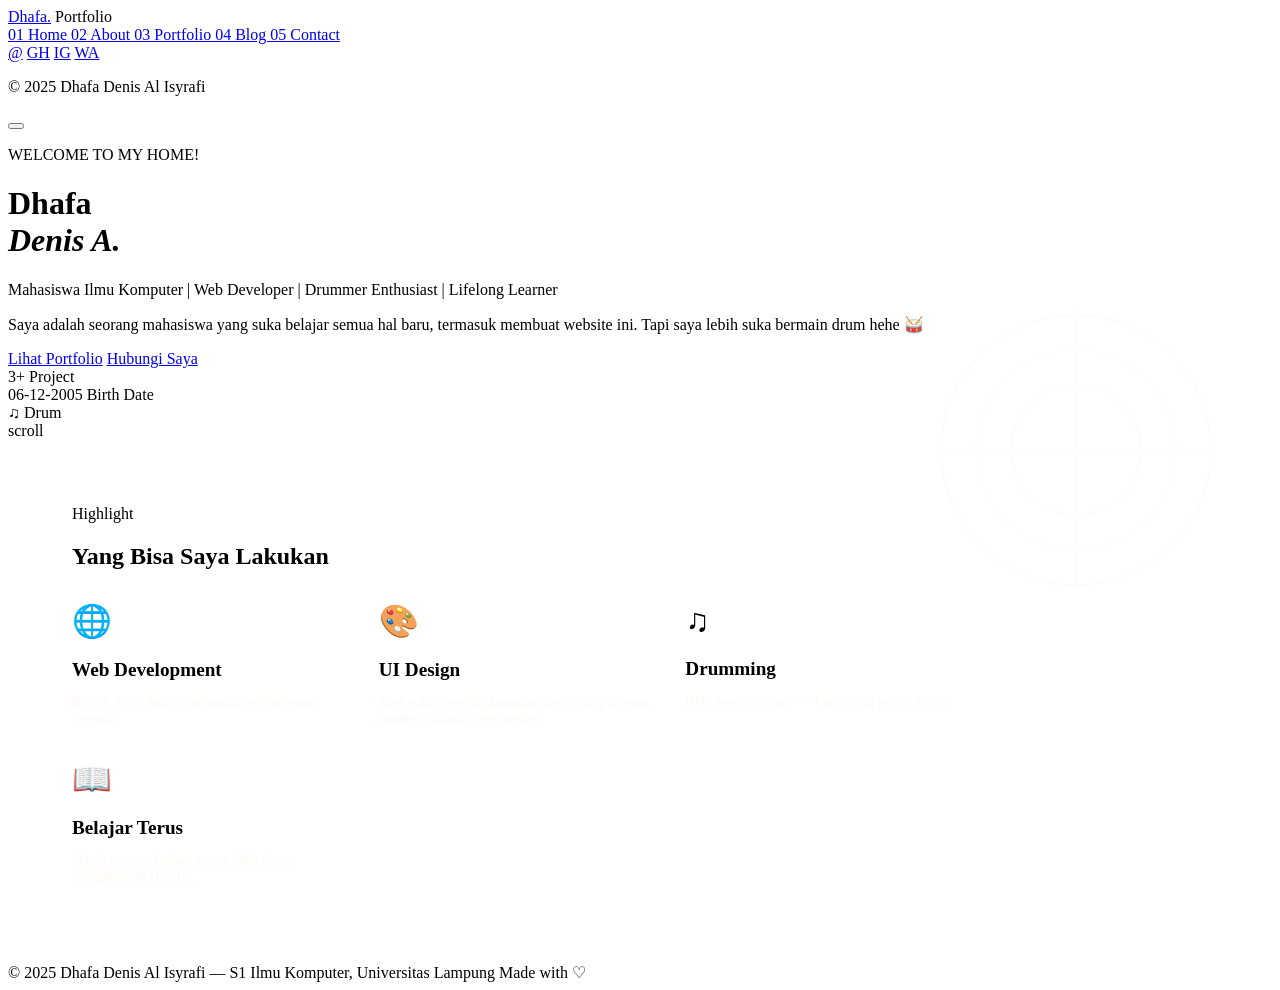
==== index.html @ 59f8dd5e "Add files via upload" ====
<!DOCTYPE html>
<html lang="id">
<head>
  <meta charset="UTF-8"/>
  <meta name="viewport" content="width=device-width, initial-scale=1.0"/>
  <title>Dhafa Denis | Home</title>

  <link rel="stylesheet" href="css/style.css"/>
  <link rel="preconnect" href="https://fonts.googleapis.com"/>
  <link rel="preconnect" href="https://fonts.gstatic.com" crossorigin/>
  <link href="https://fonts.googleapis.com/css2?family=Cormorant+Garamond:ital,wght@0,400;0,600;0,700;1,400;1,600&family=DM+Sans:wght@300;400;500&display=swap" rel="stylesheet"/>
</head>
<body>

<aside class="sidebar" id="sidebar">
  <a href="index.html" class="sidebar-logo">Dhafa.</a>
  <span class="sidebar-tagline">Portfolio</span>

  <nav class="sidebar-nav">
    <a href="index.html" class="active">
      <span class="nav-num">01</span> Home
    </a>
    <a href="about.html">
      <span class="nav-num">02</span> About
    </a>
    <a href="portfolio.html">
      <span class="nav-num">03</span> Portfolio
    </a>
    <a href="blog.html">
      <span class="nav-num">04</span> Blog
    </a>
    <a href="contact.html">
      <span class="nav-num">05</span> Contact
    </a>
  </nav>

  <div class="sidebar-divider"></div>

  <div class="sidebar-socials">
    <a href="mailto:Ahirafy1977@gmail.com" class="social-icon" title="Email">@</a>
    <a href="https://github.com/dhafaden" target="_blank" class="social-icon" title="GitHub">GH</a>
    <a href="https://instagram.com/dhafadns" target="_blank" class="social-icon" title="Instagram">IG</a>
    <a href="https://wa.me/6282176998906" target="_blank" class="social-icon" title="WhatsApp">WA</a>
  </div>
  <p class="sidebar-copy">&copy; <span class="current-year">2025</span> Dhafa Denis Al Isyrafi</p>
</aside>

<div class="sidebar-overlay" id="overlay" onclick="closeSidebar()"></div>
<button class="hamburger" id="hamburger" onclick="toggleSidebar()" aria-label="Toggle Menu">
  <span></span><span></span><span></span>
</button>

<main class="main">

  <header class="hero-section">

    <div class="hero-blob hero-blob-1"></div>
    <div class="hero-blob hero-blob-2"></div>
    <div class="hero-blob hero-blob-3"></div>

    <svg style="position:absolute;right:4rem;top:50%;transform:translateY(-50%);opacity:0.06;width:280px;height:280px;pointer-events:none" viewBox="0 0 280 280" fill="none" xmlns="http://www.w3.org/2000/svg">
      <circle cx="140" cy="140" r="135" stroke="#e78fb3" stroke-width="1"/>
      <circle cx="140" cy="140" r="100" stroke="#ffc0ad" stroke-width="0.5"/>
      <circle cx="140" cy="140" r="65" stroke="#9656a1" stroke-width="0.5"/>
      <line x1="0" y1="140" x2="280" y2="140" stroke="#e78fb3" stroke-width="0.5"/>
      <line x1="140" y1="0" x2="140" y2="280" stroke="#e78fb3" stroke-width="0.5"/>
      <line x1="40" y1="40" x2="240" y2="240" stroke="#ffc0ad" stroke-width="0.3"/>
      <line x1="240" y1="40" x2="40" y2="240" stroke="#ffc0ad" stroke-width="0.3"/>
    </svg>

    <div class="hero-content">
      <p class="hero-greeting">WELCOME TO MY HOME!</p>
      <h1 class="hero-name">Dhafa<br/><em>Denis A.</em></h1>
      <div class="hero-typed-row">
        <span class="hero-dash"></span>
        <span class="typed-text">
          Mahasiswa Ilmu Komputer | Web Developer | Drummer Enthusiast | Lifelong Learner
        </span>
      </div>
      <p class="hero-desc">
        Saya adalah seorang mahasiswa yang suka belajar semua hal baru, termasuk membuat website ini.
        Tapi saya lebih suka bermain drum hehe &#129345;
      </p>
      <div class="hero-btns">
        <a href="portfolio.html" class="btn-primary">Lihat Portfolio</a>
        <a href="contact.html" class="btn-outline">Hubungi Saya</a>
      </div>
      <div class="hero-stats">
        <div class="stat-item">
          <span class="stat-num">3+</span>
          <span class="stat-label">Project</span>
        </div>
        <div class="stat-item">
          <span class="stat-num">06-12-2005</span>
          <span class="stat-label">Birth Date</span>
        </div>
        <div class="stat-item">
          <span class="stat-num">&#9835;</span>
          <span class="stat-label">Drum</span>
        </div>
      </div>
    </div>

    <div class="scroll-hint">
      <span class="scroll-hint-line"></span>
      <span>scroll</span>
    </div>
  </header>

  <section style="padding: 4rem; border-top: 1px solid rgba(255,243,236,0.06);">
    <div style="max-width: 900px;">
      <span class="section-label reveal">Highlight</span>
      <span class="deco-line reveal"></span>
      <h2 class="section-title reveal" style="margin-bottom:2rem;">Yang Bisa Saya Lakukan</h2>

      <div style="display:grid; grid-template-columns:repeat(auto-fill,minmax(220px,1fr)); gap:1.25rem;">
        <div class="card reveal">
          <div style="font-size:2rem;margin-bottom:1rem;">&#127760;</div>
          <h3 style="font-size:1.2rem;margin-bottom:0.5rem;">Web Development</h3>
          <p style="font-size:0.85rem;color:rgba(255,243,236,0.6);">HTML, CSS, JavaScript untuk website yang menarik.</p>
        </div>
        <div class="card reveal">
          <div style="font-size:2rem;margin-bottom:1rem;">&#127912;</div>
          <h3 style="font-size:1.2rem;margin-bottom:0.5rem;">UI Design</h3>
          <p style="font-size:0.85rem;color:rgba(255,243,236,0.6);">Saya suka membuat tampilan visual yang Elegant, modern, namun user-friendly.</p>
        </div>
        <div class="card reveal">
          <div style="font-size:2rem;margin-bottom:1rem;">&#9835;</div>
          <h3 style="font-size:1.2rem;margin-bottom:0.5rem;">Drumming</h3>
          <p style="font-size:0.85rem;color:rgba(255,243,236,0.6);">Hobi bermain drum — Tapi belum punya drum.</p>
        </div>
        <div class="card reveal">
          <div style="font-size:2rem;margin-bottom:1rem;">&#128214;</div>
          <h3 style="font-size:1.2rem;margin-bottom:0.5rem;">Belajar Terus</h3>
          <p style="font-size:0.85rem;color:rgba(255,243,236,0.6);">Selalu percaya bahwa proses tidak akan mengkhianati HASIL.</p>
        </div>
      </div>
    </div>
  </section>

  <footer>
    <span>&copy; <span class="current-year">2025</span> Dhafa Denis Al Isyrafi &mdash; S1 Ilmu Komputer, Universitas Lampung</span>
    <span style="color:var(--highlight);">Made with &#9825;</span>
  </footer>

</main>

<script src="js/main.js"></script>
</body>
</html>
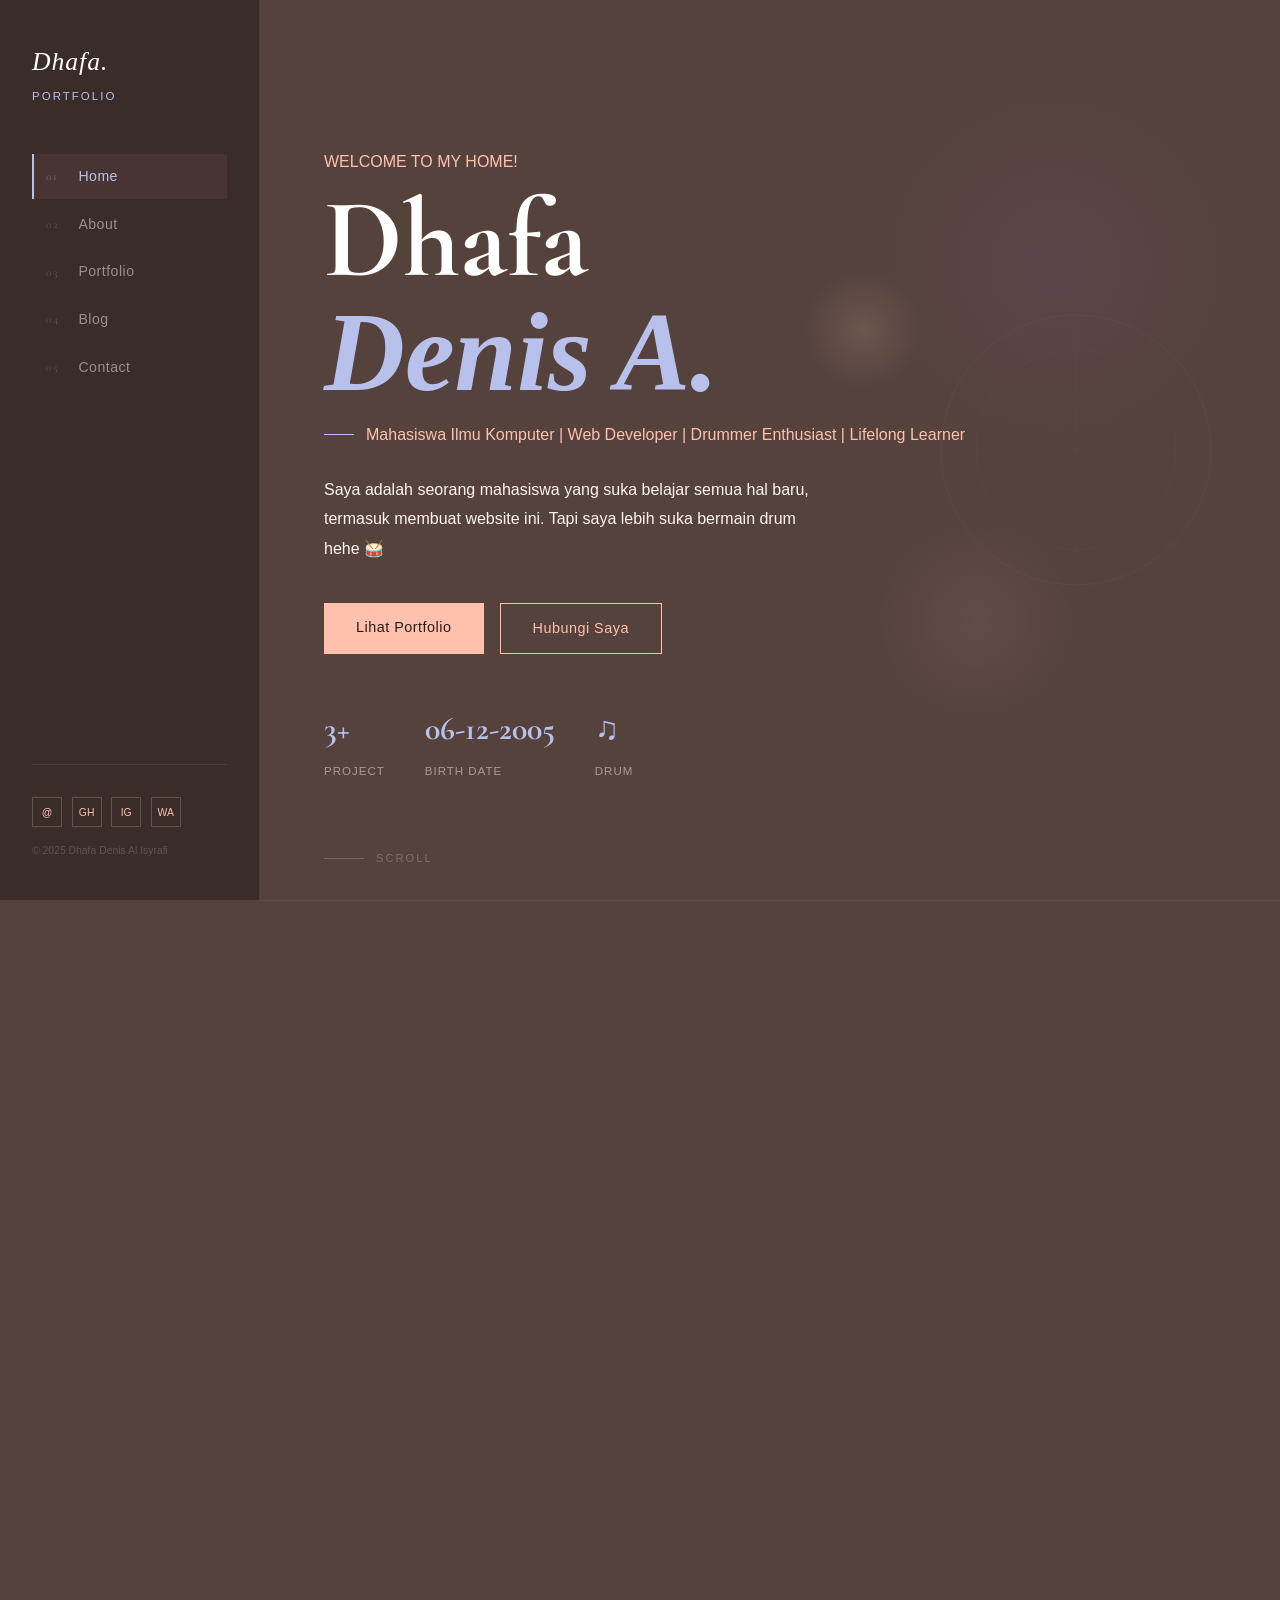
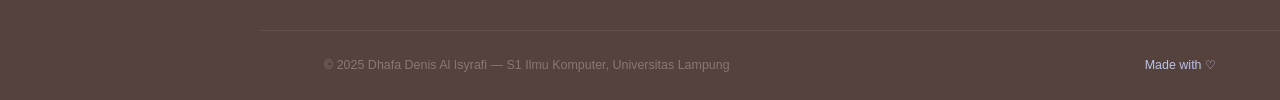
==== commit 3b843b0b: "Fix stylesheet link in index.html" ====
--- a/index.html
+++ b/index.html
@@ -5,7 +5,7 @@
   <meta name="viewport" content="width=device-width, initial-scale=1.0"/>
   <title>Dhafa Denis | Home</title>
 
-  <link rel="stylesheet" href="css/style.css"/>
+  <link rel="stylesheet" href="style.css">
   <link rel="preconnect" href="https://fonts.googleapis.com"/>
   <link rel="preconnect" href="https://fonts.gstatic.com" crossorigin/>
   <link href="https://fonts.googleapis.com/css2?family=Cormorant+Garamond:ital,wght@0,400;0,600;0,700;1,400;1,600&family=DM+Sans:wght@300;400;500&display=swap" rel="stylesheet"/>
--- a/style.css
+++ b/style.css
@@ -0,0 +1,558 @@
+:root {
+  --bg:        #55423d;
+  --bg-dark:   #3a2c28;
+  --bg-card:   rgba(39,28,25,0.6);
+  --headline:  #fffffe;
+  --para:      #fff3ec;
+  --btn:       #ffc0ad;
+  --btn-text:  #271c19;
+  --stroke:    #140d0b;
+  --highlight: #b8c1ec;
+  --secondary: #ffc0ad;
+  --tertiary:  #b8c1ec;
+  --sidebar-w: 260px;
+  --transition: all 0.3s ease;
+}
+
+*, *::before, *::after { margin: 0; padding: 0; box-sizing: border-box; }
+html { scroll-behavior: smooth; font-size: 16px; }
+
+body {
+  background-color: var(--bg);
+  color: var(--para);
+  font-family: 'DM Sans', sans-serif;
+  line-height: 1.7;
+  display: flex;
+  min-height: 100vh;
+}
+
+h1, h2, h3, h4, h5 {
+  font-family: 'Cormorant Garamond', serif;
+  color: var(--headline);
+  line-height: 1.2;
+}
+
+p { color: var(--para); font-weight: 300; }
+a { text-decoration: none; color: inherit; }
+ul { list-style: none; }
+img { max-width: 100%; display: block; }
+
+::-webkit-scrollbar { width: 5px; }
+::-webkit-scrollbar-track { background: var(--bg-dark); }
+::-webkit-scrollbar-thumb { background: var(--highlight); border-radius: 3px; }
+
+.sidebar {
+  width: var(--sidebar-w);
+  min-height: 100vh;
+  background-color: var(--bg-dark);
+  border-right: 1px solid rgba(255,192,173,0.12);
+  position: fixed;
+  top: 0; left: 0; bottom: 0;
+  display: flex;
+  flex-direction: column;
+  padding: 2.5rem 2rem;
+  z-index: 100;
+  transition: transform 0.35s ease;
+}
+
+.sidebar-logo {
+  font-family: 'Cormorant Garamond', serif;
+  font-size: 1.6rem; font-style: italic;
+  color: var(--headline); letter-spacing: 1px;
+  margin-bottom: 0.2rem; display: block;
+}
+
+.sidebar-tagline {
+  font-size: 0.72rem; letter-spacing: 2px;
+  text-transform: uppercase; color: var(--highlight);
+  margin-bottom: 3rem; display: block;
+}
+
+.sidebar-nav { display: flex; flex-direction: column; gap: 0.2rem; flex: 1; }
+
+.sidebar-nav a {
+  display: flex; align-items: center; gap: 0.9rem;
+  padding: 0.65rem 0.75rem;
+  color: rgba(255,243,236,0.5);
+  font-size: 0.88rem; font-weight: 300; letter-spacing: 0.5px;
+  border-left: 2px solid transparent;
+  transition: var(--transition);
+  position: relative;
+}
+
+.sidebar-nav a:hover {
+  color: var(--para);
+  border-left-color: rgba(232,143,179,0.4);
+  background-color: rgba(232,143,179,0.05);
+  padding-left: 1rem;
+}
+
+.sidebar-nav a.active {
+  color: var(--highlight);
+  border-left-color: var(--highlight);
+  background-color: rgba(232,143,179,0.08);
+  font-weight: 400;
+}
+
+.nav-num {
+  font-family: 'Cormorant Garamond', serif;
+  font-size: 0.72rem; opacity: 0.4; min-width: 18px;
+}
+
+.sidebar-divider {
+  width: 100%; height: 1px;
+  background-color: rgba(255,243,236,0.08);
+  margin: 1.5rem 0;
+}
+
+.sidebar-socials { display: flex; gap: 0.6rem; flex-wrap: wrap; margin-top: 0.5rem; }
+
+.social-icon {
+  width: 30px; height: 30px;
+  border: 1px solid rgba(255,192,173,0.25);
+  display: flex; align-items: center; justify-content: center;
+  color: var(--secondary); font-size: 0.65rem; font-weight: 500;
+  transition: var(--transition); text-decoration: none;
+}
+
+.social-icon:hover { border-color: var(--highlight); color: var(--highlight); background-color: rgba(232,143,179,0.1); }
+
+.sidebar-copy { font-size: 0.65rem; color: rgba(255,243,236,0.2); margin-top: 1rem; line-height: 1.6; }
+
+.hamburger {
+  display: none; position: fixed;
+  top: 1.2rem; right: 1.2rem; z-index: 200;
+  background-color: var(--bg-dark);
+  border: 1px solid rgba(255,192,173,0.2);
+  padding: 0.55rem; cursor: pointer;
+  flex-direction: column; gap: 5px;
+}
+
+.hamburger span { display: block; width: 22px; height: 1.5px; background-color: var(--para); transition: var(--transition); }
+
+.hamburger.open span:nth-child(1) { transform: translateY(6.5px) rotate(45deg); }
+.hamburger.open span:nth-child(2) { opacity: 0; }
+.hamburger.open span:nth-child(3) { transform: translateY(-6.5px) rotate(-45deg); }
+
+.sidebar-overlay { display: none; position: fixed; inset: 0; background-color: rgba(20,13,11,0.6); z-index: 99; }
+.sidebar-overlay.open { display: block; }
+
+.main { margin-left: var(--sidebar-w); flex: 1; min-height: 100vh; display: flex; flex-direction: column; }
+.page-content { padding: 6rem 4rem 4rem; flex: 1; }
+
+.section-label {
+  display: block; font-size: 0.72rem;
+  letter-spacing: 3px; text-transform: uppercase;
+  color: var(--highlight); margin-bottom: 0.5rem;
+}
+
+.deco-line { display: block; width: 50px; height: 2px; background-color: var(--highlight); margin-bottom: 1.5rem; }
+
+.section-title { font-size: clamp(2.2rem, 5vw, 4rem); font-weight: 600; margin-bottom: 1rem; }
+
+.btn-primary {
+  display: inline-block; background-color: var(--btn); color: var(--btn-text);
+  padding: 0.75rem 2rem; border: none; cursor: pointer;
+  font-family: 'DM Sans', sans-serif; font-size: 0.9rem; font-weight: 500;
+  letter-spacing: 0.5px; transition: var(--transition); text-decoration: none;
+}
+
+.btn-primary:hover {
+  background-color: var(--highlight); color: var(--headline);
+  transform: translateY(-3px);
+  box-shadow: 0 8px 25px rgba(232,143,179,0.3);
+}
+
+.btn-primary:active { transform: translateY(-1px); }
+
+.btn-outline {
+  display: inline-block; border: 1px solid var(--btn); color: var(--btn);
+  padding: 0.75rem 2rem; background-color: transparent; cursor: pointer;
+  font-family: 'DM Sans', sans-serif; font-size: 0.9rem; font-weight: 300;
+  letter-spacing: 0.5px; transition: var(--transition); text-decoration: none;
+}
+
+.btn-outline:hover { background-color: var(--btn); color: var(--btn-text); }
+.btn-sm { padding: 0.5rem 1.25rem; font-size: 0.8rem; }
+
+.card {
+  background-color: var(--bg-card);
+  border: 1px solid rgba(255,192,173,0.15);
+  padding: 1.5rem; position: relative; overflow: hidden;
+  transition: var(--transition);
+  box-shadow: 2px 2px 12px rgba(20,13,11,0.3);
+}
+
+.card:hover {
+  border-color: rgba(232,143,179,0.35); transform: translateY(-5px);
+  box-shadow: 4px 8px 30px rgba(20,13,11,0.5);
+}
+
+.card:first-child { border-top: 2px solid var(--highlight); }
+
+footer {
+  border-top: 1px solid rgba(255,243,236,0.07);
+  padding: 1.5rem 4rem; font-size: 0.78rem;
+  color: rgba(255,243,236,0.3); font-weight: 300;
+  display: flex; justify-content: space-between;
+  align-items: center; flex-wrap: wrap; gap: 0.5rem;
+}
+
+.hero-section {
+  min-height: 100vh; display: flex; align-items: center;
+  position: relative; overflow: hidden; padding: 6rem 4rem 4rem;
+}
+
+.hero-blob {
+  position: absolute; border-radius: 50%; pointer-events: none;
+  animation: float 6s ease-in-out infinite;
+}
+
+.hero-blob-1 {
+  width: 350px; height: 350px;
+  background: radial-gradient(circle, rgba(150,86,161,0.12), transparent 70%);
+  top: 10%; right: 5%;
+}
+
+.hero-blob-2 {
+  width: 200px; height: 200px;
+  background: radial-gradient(circle, rgba(232,143,179,0.1), transparent 70%);
+  bottom: 20%; right: 20%; animation-delay: 3s;
+}
+
+.hero-blob-3 {
+  width: 120px; height: 120px;
+  background: radial-gradient(circle, rgba(255,192,173,0.15), transparent 70%);
+  top: 30%; right: 35%; animation-delay: 1.5s;
+}
+
+/* CSS Animation */
+@keyframes float {
+  0%, 100% { transform: translateY(0px); }
+  50% { transform: translateY(-20px); }
+}
+
+@keyframes fadeInUp {
+  from { opacity: 0; transform: translateY(30px); }
+  to { opacity: 1; transform: translateY(0); }
+}
+
+@keyframes fadeInLeft {
+  from { opacity: 0; transform: translateX(-30px); }
+  to { opacity: 1; transform: translateX(0); }
+}
+
+@keyframes pulse {
+  0%, 100% { transform: scale(1); }
+  50% { transform: scale(1.05); }
+}
+
+.hero-content { max-width: 650px; position: relative; z-index: 1; }
+
+.hero-greeting {
+  font-size: 1rem; color: var(--secondary); font-weight: 300;
+  margin-bottom: 0.5rem; animation: fadeInLeft 0.8s ease forwards;
+}
+
+.hero-name {
+  font-family: 'Cormorant Garamond', serif;
+  font-size: clamp(3.5rem, 9vw, 7rem);
+  font-weight: 700; line-height: 1; color: var(--headline);
+  margin-bottom: 0.5rem; animation: fadeInUp 0.9s ease 0.2s both;
+}
+
+.hero-name em { font-style: italic; color: var(--highlight); }
+
+.hero-typed-row {
+  display: flex; align-items: center; gap: 0.75rem;
+  margin-bottom: 1.5rem; min-height: 2rem;
+  animation: fadeInUp 0.9s ease 0.4s both;
+}
+
+.hero-dash { width: 30px; height: 1px; background-color: var(--highlight); flex-shrink: 0; }
+.typed-text { font-size: 1rem; font-weight: 300; color: var(--secondary); }
+
+.cursor {
+  display: inline-block; width: 2px; height: 1em;
+  background-color: var(--secondary); margin-left: 2px;
+  animation: blink 0.8s step-end infinite; vertical-align: middle;
+}
+
+@keyframes blink { 0%,100%{opacity:1} 50%{opacity:0} }
+
+.hero-desc {
+  color: var(--para); font-weight: 300; max-width: 500px;
+  margin-bottom: 2.5rem; line-height: 1.85;
+  animation: fadeInUp 0.9s ease 0.5s both;
+}
+
+.hero-btns { display: flex; gap: 1rem; flex-wrap: wrap; animation: fadeInUp 0.9s ease 0.6s both; }
+
+.hero-stats { display: flex; gap: 2.5rem; margin-top: 3rem; animation: fadeInUp 0.9s ease 0.7s both; }
+
+.stat-num {
+  font-family: 'Cormorant Garamond', serif;
+  font-size: 2rem; font-weight: 700;
+  color: var(--highlight); display: block;
+}
+
+.stat-label {
+  font-size: 0.72rem; color: rgba(255,243,236,0.5);
+  text-transform: uppercase; letter-spacing: 1px;
+}
+
+.scroll-hint {
+  position: absolute; bottom: 2rem; left: 4rem;
+  display: flex; align-items: center; gap: 0.75rem;
+  font-size: 0.7rem; letter-spacing: 2px; text-transform: uppercase;
+  color: rgba(255,243,236,0.25);
+}
+
+.scroll-hint-line { width: 40px; height: 1px; background-color: rgba(255,243,236,0.2); }
+
+.about-grid { display: grid; grid-template-columns: 1fr 1.8fr; gap: 4rem; align-items: start; margin-top: 1rem; }
+.about-photo-col { position: sticky; top: 2rem; }
+
+.about-photo {
+  width: 100%; aspect-ratio: 3/4;
+  overflow: hidden; border: 1px solid rgba(232,143,179,0.25);
+  position: relative;
+}
+
+.about-photo::after {
+  content: ''; position: absolute; inset: 10px;
+  border: 1px solid rgba(150,86,161,0.2); pointer-events: none;
+}
+
+.about-photo img { width: 100%; height: 100%; object-fit: cover; object-position: center top; }
+
+.about-bio { font-weight: 300; line-height: 1.85; margin-bottom: 1rem; }
+
+.about-tags { display: flex; flex-wrap: wrap; gap: 0.5rem; margin: 1.5rem 0; }
+
+.tag {
+  border: 1px solid rgba(232,143,179,0.35);
+  color: var(--highlight); font-size: 0.78rem;
+  padding: 0.3rem 0.85rem; letter-spacing: 0.5px;
+  transition: var(--transition);
+}
+
+.tag:hover { background-color: rgba(232,143,179,0.1); }
+
+.facts-grid { display: grid; grid-template-columns: 1fr 1fr; gap: 1.25rem; margin-top: 2rem; }
+
+.fact { border-left: 2px solid var(--highlight); padding-left: 0.9rem; }
+.fact-label { font-size: 0.7rem; letter-spacing: 2px; text-transform: uppercase; color: var(--secondary); display: block; }
+.fact-val { font-family: 'Cormorant Garamond', serif; font-size: 1.05rem; color: var(--headline); }
+
+.skills-section { margin-top: 3rem; }
+.skill-item { margin-bottom: 1.2rem; overflow: hidden; }
+.skill-header { display: flex; justify-content: space-between; margin-bottom: 6px; font-size: 0.85rem; color: var(--para); }
+.skill-name { float: left; }
+.skill-percent { float: right; color: var(--highlight); }
+.skill-bar { clear: both; height: 3px; background-color: rgba(255,243,236,0.08); }
+.skill-fill { height: 100%; background-color: var(--highlight); width: 0; transition: width 1.2s ease; }
+
+.filter-section { display: flex; gap: 0.5rem; flex-wrap: wrap; margin-bottom: 2.5rem; }
+
+.filter-btn {
+  border: 1px solid rgba(255,192,173,0.2);
+  color: rgba(255,243,236,0.55);
+  font-family: 'DM Sans', sans-serif; font-size: 0.8rem;
+  padding: 0.45rem 1.2rem; background-color: transparent;
+  cursor: pointer; transition: var(--transition); letter-spacing: 0.5px;
+}
+
+.filter-btn:hover, .filter-btn.active {
+  background-color: var(--highlight); color: var(--btn-text); border-color: var(--highlight);
+}
+
+.projects-grid { display: grid; grid-template-columns: repeat(auto-fill, minmax(280px, 1fr)); gap: 1.5rem; }
+
+.project-card {
+  background-color: var(--bg-card);
+  border: 1px solid rgba(255,192,173,0.15);
+  position: relative; overflow: hidden;
+  transition: var(--transition);
+  box-shadow: 2px 2px 10px rgba(20,13,11,0.3);
+}
+
+.project-card:hover {
+  transform: translateY(-5px); border-color: rgba(232,143,179,0.4);
+  box-shadow: 0 15px 40px rgba(20,13,11,0.5);
+}
+
+.project-card:nth-child(odd) { border-top: 2px solid var(--highlight); }
+.project-card:nth-child(even) { border-top: 2px solid var(--tertiary); }
+.project-card.hidden { display: none; }
+
+.project-thumb {
+  width: 100%; height: 180px;
+  background: linear-gradient(135deg, rgba(150,86,161,0.2), rgba(232,143,179,0.1));
+  display: flex; align-items: center; justify-content: center;
+  font-size: 3rem; position: relative; overflow: hidden;
+}
+
+.project-thumb::after {
+  content: ''; position: absolute; inset: 0;
+  background: rgba(39,28,25,0); transition: var(--transition);
+}
+
+.project-card:hover .project-thumb::after { background: rgba(39,28,25,0.3); }
+
+.project-body { padding: 1.25rem; }
+.project-tags { display: flex; gap: 0.4rem; flex-wrap: wrap; margin-bottom: 0.75rem; }
+
+.project-tag {
+  font-size: 0.68rem; padding: 0.15rem 0.6rem;
+  border: 1px solid rgba(255,192,173,0.2);
+  color: var(--secondary); letter-spacing: 0.5px;
+}
+
+.project-title { font-family: 'Cormorant Garamond', serif; font-size: 1.3rem; color: var(--headline); margin-bottom: 0.5rem; }
+.project-desc { font-size: 0.85rem; color: rgba(255,243,236,0.65); font-weight: 300; line-height: 1.6; margin-bottom: 1rem; }
+.project-links { display: flex; gap: 0.75rem; }
+
+.blog-layout { display: grid; grid-template-columns: 1fr 300px; gap: 3rem; align-items: start; }
+
+article.blog-card {
+  background-color: var(--bg-card);
+  border: 1px solid rgba(255,192,173,0.12);
+  margin-bottom: 1.5rem; transition: var(--transition);
+  box-shadow: 2px 2px 10px rgba(20,13,11,0.2);
+}
+
+article.blog-card:hover { border-color: rgba(232,143,179,0.3); box-shadow: 4px 8px 25px rgba(20,13,11,0.4); }
+
+.blog-thumb {
+  width: 100%; height: 200px;
+  background: linear-gradient(135deg, var(--bg-dark), rgba(150,86,161,0.2));
+  display: flex; align-items: center; justify-content: center; font-size: 3rem;
+}
+
+.blog-body { padding: 1.5rem; }
+
+.blog-meta {
+  display: flex; gap: 1rem; font-size: 0.75rem;
+  color: rgba(255,243,236,0.4); margin-bottom: 0.75rem;
+  text-transform: uppercase; letter-spacing: 0.5px;
+}
+
+.blog-cat { color: var(--highlight); }
+.blog-title { font-family: 'Cormorant Garamond', serif; font-size: 1.6rem; color: var(--headline); margin-bottom: 0.75rem; line-height: 1.3; }
+.blog-excerpt { font-size: 0.9rem; color: rgba(255,243,236,0.65); font-weight: 300; line-height: 1.7; margin-bottom: 1.25rem; }
+
+aside.blog-sidebar { position: sticky; top: 2rem; }
+
+.widget { background-color: var(--bg-card); border: 1px solid rgba(255,192,173,0.12); padding: 1.5rem; margin-bottom: 1.5rem; }
+
+.widget-title {
+  font-family: 'Cormorant Garamond', serif; font-size: 1.2rem;
+  color: var(--headline); margin-bottom: 1rem; padding-bottom: 0.5rem;
+  border-bottom: 1px solid rgba(232,143,179,0.2);
+}
+
+.widget-list li {
+  padding: 0.5rem 0; border-bottom: 1px solid rgba(255,243,236,0.05);
+  font-size: 0.85rem; color: rgba(255,243,236,0.65);
+  transition: var(--transition); cursor: pointer;
+}
+
+.widget-list li:last-child { border-bottom: none; }
+.widget-list li:hover { color: var(--highlight); padding-left: 0.5rem; }
+
+.widget-tags { display: flex; flex-wrap: wrap; gap: 0.5rem; }
+.widget-tag {
+  font-size: 0.72rem; padding: 0.25rem 0.7rem;
+  border: 1px solid rgba(232,143,179,0.25);
+  color: rgba(255,243,236,0.55); cursor: pointer; transition: var(--transition);
+}
+.widget-tag:hover { border-color: var(--highlight); color: var(--highlight); }
+
+.contact-layout { display: grid; grid-template-columns: 1fr 1.3fr; gap: 4rem; align-items: start; }
+
+.contact-info-title { font-size: clamp(2rem, 5vw, 3.5rem); font-weight: 600; margin-bottom: 1rem; }
+.contact-info-desc { font-weight: 300; margin-bottom: 2rem; max-width: 320px; }
+
+.contact-links { display: flex; flex-direction: column; gap: 1rem; margin-bottom: 2rem; }
+
+.c-link { display: flex; align-items: center; gap: 1rem; color: var(--para); text-decoration: none; font-weight: 300; font-size: 0.9rem; transition: var(--transition); }
+.c-link:hover { color: var(--highlight); }
+.c-icon { width: 36px; height: 36px; border: 1px solid rgba(255,192,173,0.2); display: flex; align-items: center; justify-content: center; font-size: 0.72rem; color: var(--highlight); flex-shrink: 0; transition: var(--transition); }
+.c-link:hover .c-icon { background-color: rgba(232,143,179,0.1); border-color: var(--highlight); }
+
+.contact-form { display: flex; flex-direction: column; gap: 1.1rem; }
+
+fieldset { border: 1px solid rgba(255,192,173,0.2); padding: 1.25rem; margin-bottom: 0.5rem; }
+legend { font-size: 0.8rem; letter-spacing: 1.5px; text-transform: uppercase; color: var(--secondary); padding: 0 0.5rem; }
+
+.form-group { display: flex; flex-direction: column; gap: 0.35rem; }
+.form-group label { font-size: 0.72rem; letter-spacing: 1.5px; text-transform: uppercase; color: var(--secondary); }
+
+.form-group input[type="text"],
+.form-group input[type="email"],
+.form-group input[type="password"],
+.form-group input[type="number"],
+.form-group input[type="date"],
+.form-group textarea,
+.form-group select {
+  background-color: rgba(39,28,25,0.7);
+  border: 1px solid rgba(255,192,173,0.2);
+  color: var(--headline); padding: 0.7rem 0.9rem;
+  font-family: 'DM Sans', sans-serif; font-size: 0.9rem;
+  outline: none; transition: border-color 0.3s; width: 100%; resize: none;
+}
+
+.form-group input:focus, .form-group textarea:focus, .form-group select:focus { border-color: var(--highlight); }
+.form-group select option { background-color: var(--bg-dark); }
+
+.radio-group, .checkbox-group { display: flex; flex-wrap: wrap; gap: 1rem; margin-top: 0.25rem; }
+.radio-item, .checkbox-item { display: flex; align-items: center; gap: 0.5rem; font-size: 0.88rem; color: var(--para); cursor: pointer; }
+.radio-item input[type="radio"], .checkbox-item input[type="checkbox"] { accent-color: var(--highlight); width: 16px; height: 16px; cursor: pointer; }
+
+.err-msg { font-size: 0.75rem; color: var(--highlight); display: none; }
+.form-group.has-error input, .form-group.has-error textarea, .form-group.has-error select { border-color: var(--highlight); }
+.form-group.has-error .err-msg { display: block; }
+
+.form-success { display: none; padding: 1rem; background-color: rgba(150,86,161,0.15); border: 1px solid rgba(150,86,161,0.3); color: var(--headline); font-size: 0.9rem; text-align: center; }
+
+.reveal { opacity: 0; transform: translateY(30px); transition: opacity 0.7s ease, transform 0.7s ease; }
+.reveal.visible { opacity: 1; transform: translateY(0); }
+
+.notification {
+  position: fixed; bottom: 2rem; right: 2rem; z-index: 999;
+  background-color: var(--bg-dark); border: 1px solid var(--highlight);
+  color: var(--para); padding: 1rem 1.5rem;
+  font-size: 0.88rem; max-width: 300px;
+  box-shadow: 0 8px 30px rgba(20,13,11,0.5);
+  transform: translateX(120%); transition: transform 0.4s ease;
+}
+.notification.show { transform: translateX(0); }
+
+@media (max-width: 1024px) {
+  .blog-layout { grid-template-columns: 1fr; }
+  aside.blog-sidebar { position: static; }
+}
+
+@media (max-width: 900px) {
+  :root { --sidebar-w: 0px; }
+  .sidebar { transform: translateX(-260px); width: 260px; }
+  .sidebar.open { transform: translateX(0); }
+  .hamburger { display: flex; }
+  .main { margin-left: 0; }
+  .page-content { padding: 5rem 1.75rem 3rem; }
+  .hero-section { padding: 5rem 1.75rem 3rem; }
+  .about-grid { grid-template-columns: 1fr; gap: 2.5rem; }
+  .about-photo-col { position: static; max-width: 260px; }
+  .contact-layout { grid-template-columns: 1fr; gap: 2.5rem; }
+  .facts-grid { grid-template-columns: 1fr 1fr; }
+  footer { padding: 1.5rem; flex-direction: column; text-align: center; }
+  .hero-stats { gap: 1.5rem; }
+  .scroll-hint { left: 1.75rem; }
+}
+
+@media (max-width: 600px) {
+  .facts-grid { grid-template-columns: 1fr; }
+  .projects-grid { grid-template-columns: 1fr; }
+  .hero-name { font-size: 3rem; }
+}
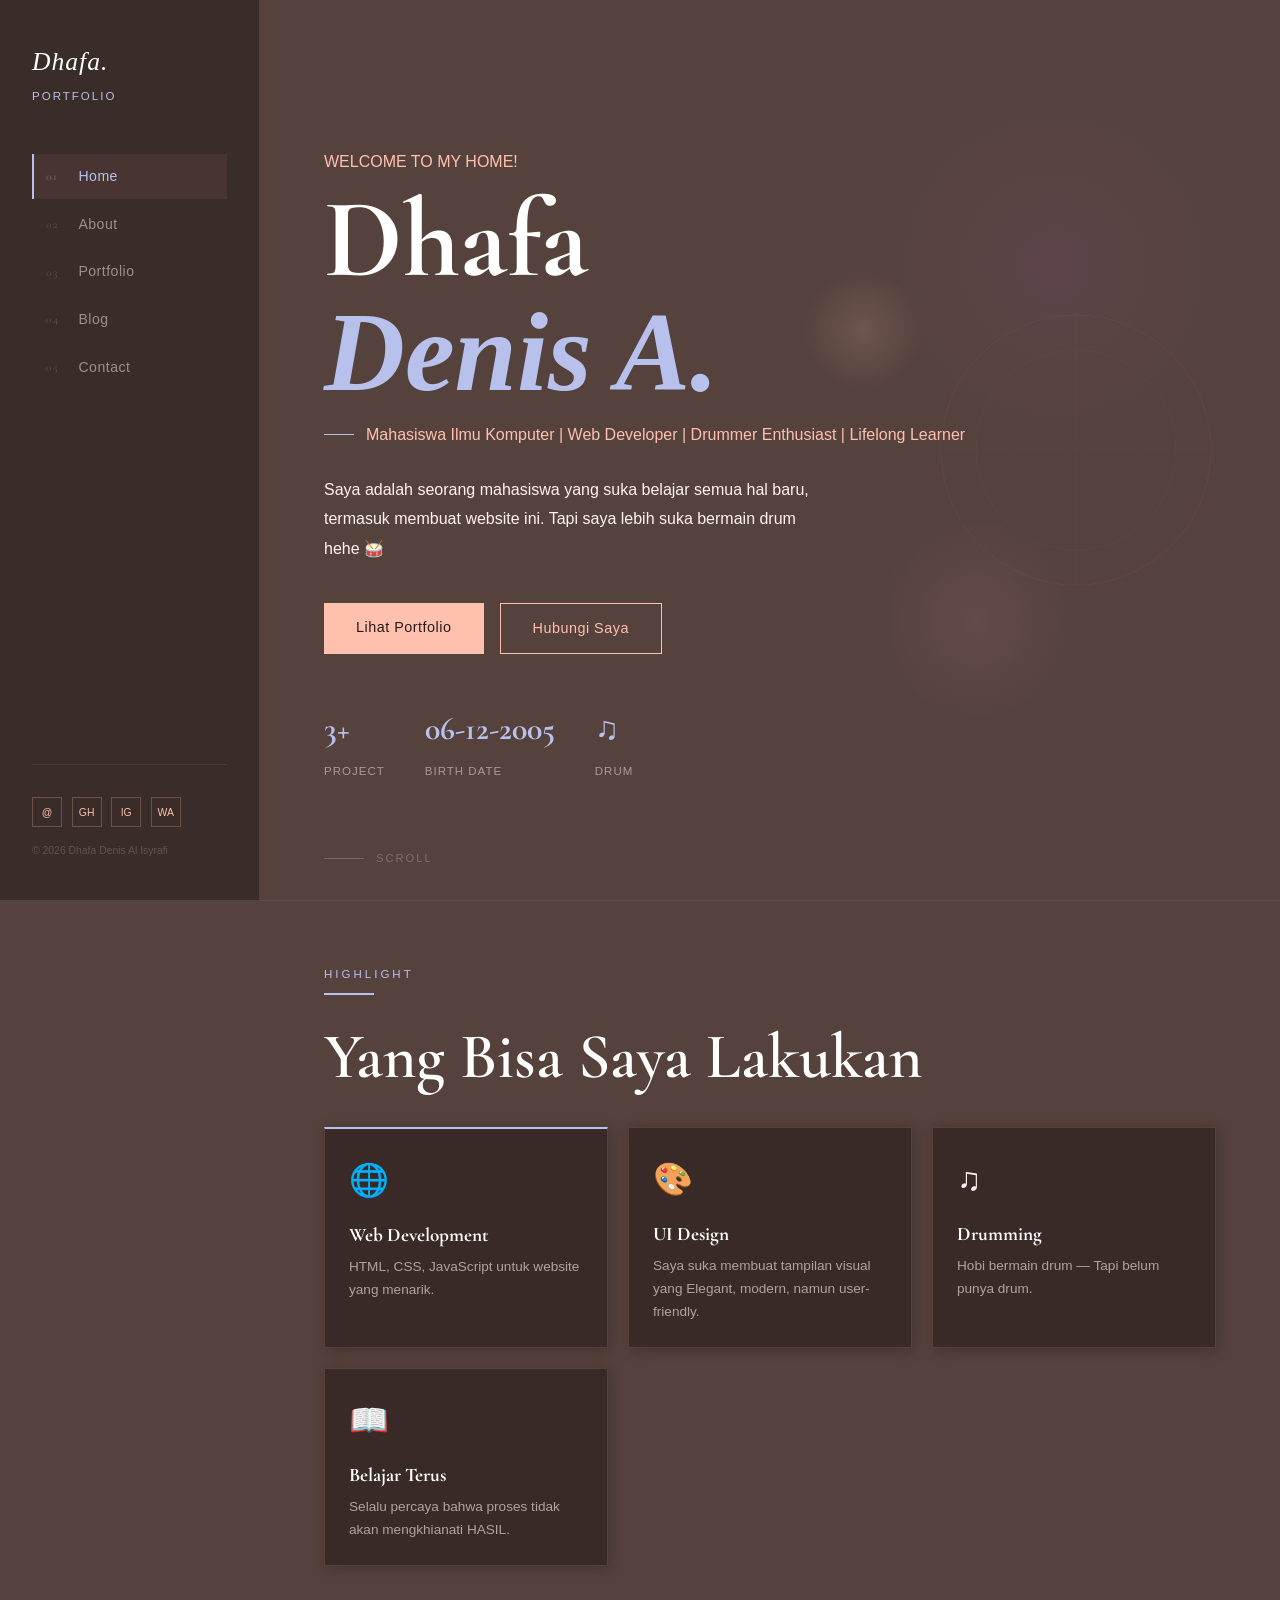
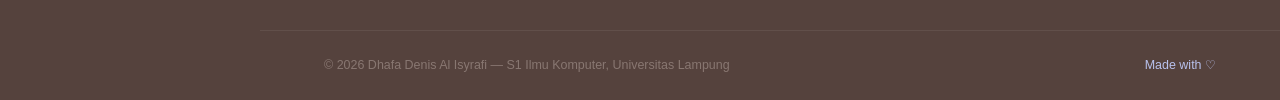
==== commit d551a600: "Update index.html" ====
--- a/index.html
+++ b/index.html
@@ -145,6 +145,6 @@
 
 </main>
 
-<script src="js/main.js"></script>
+<script src="main.js"></script>
 </body>
 </html>
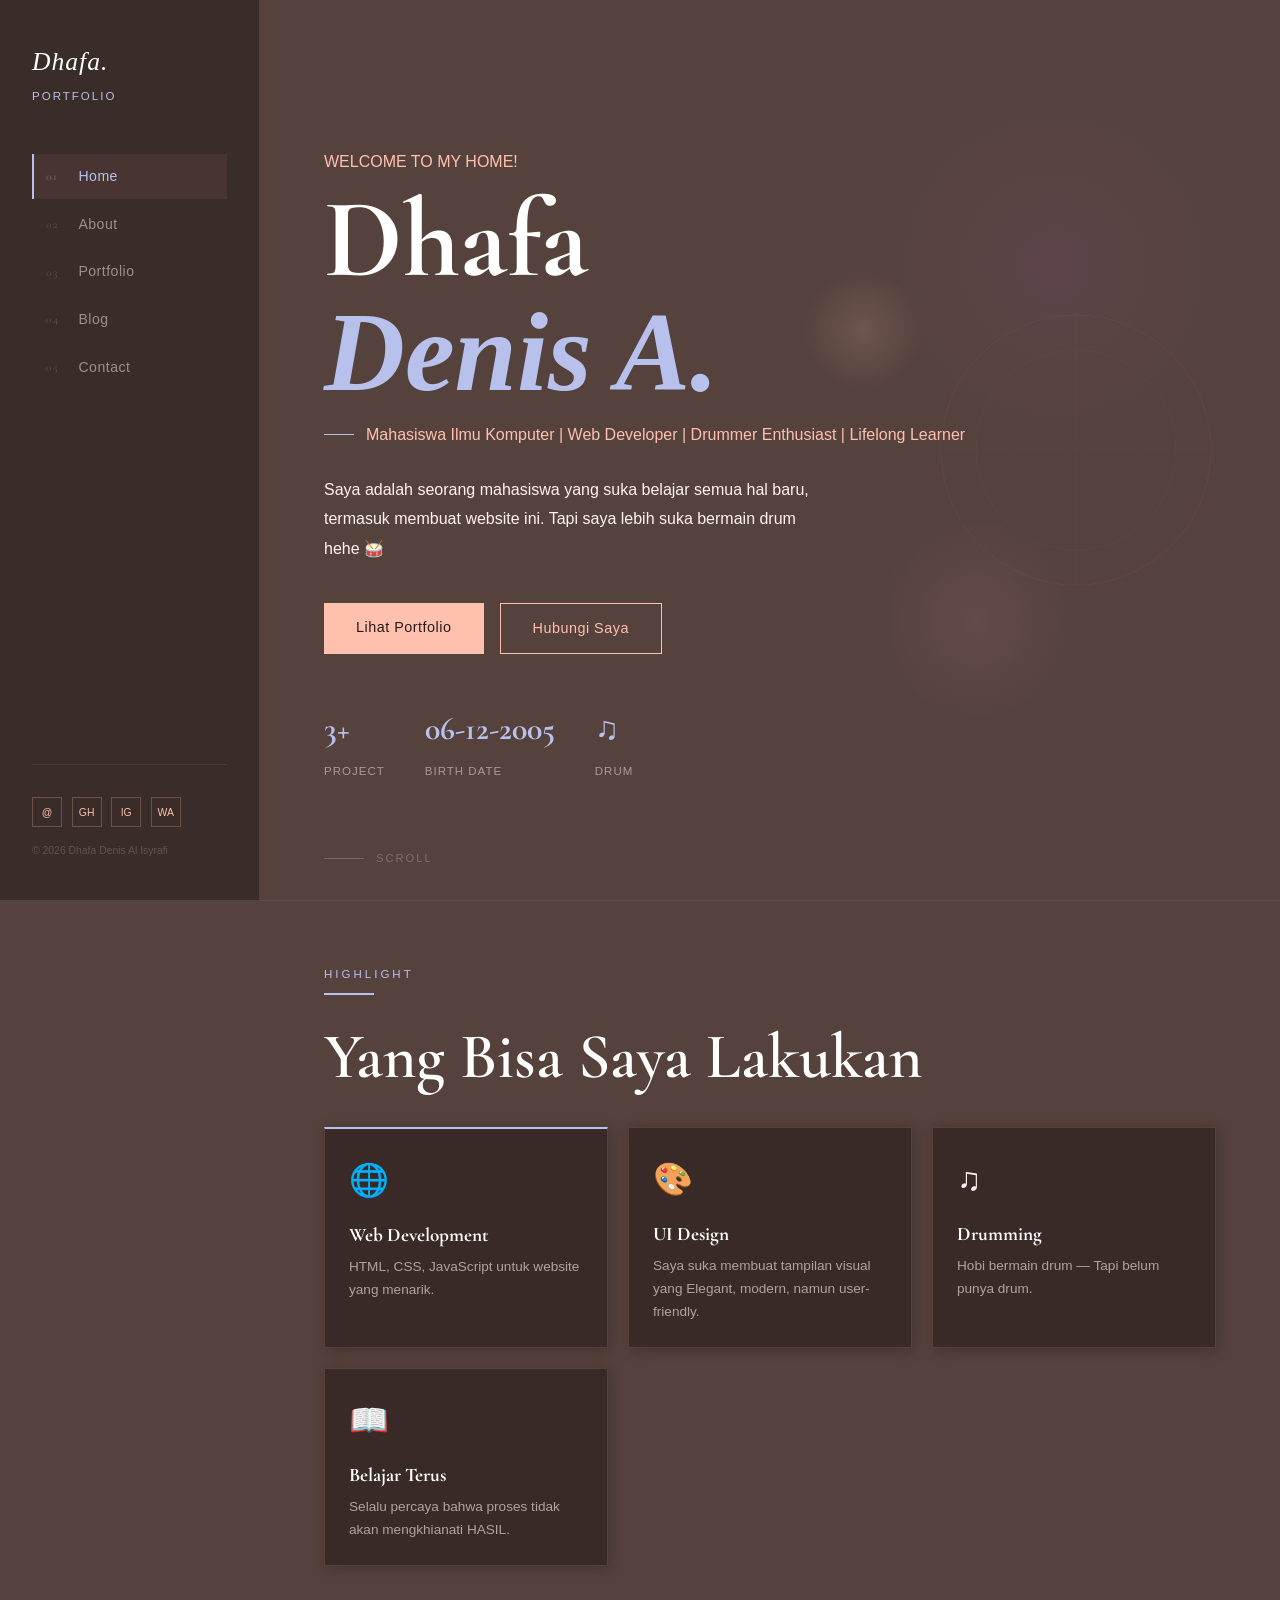
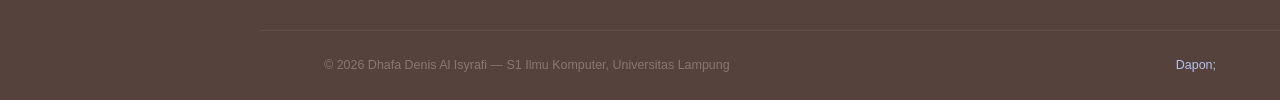
==== commit 726996ae: "Update index.html" ====
--- a/index.html
+++ b/index.html
@@ -140,7 +140,7 @@
 
   <footer>
     <span>&copy; <span class="current-year">2025</span> Dhafa Denis Al Isyrafi &mdash; S1 Ilmu Komputer, Universitas Lampung</span>
-    <span style="color:var(--highlight);">Made with &#9825;</span>
+    <span style="color:var(--highlight);">Dapon;</span>
   </footer>
 
 </main>
--- a/style.css
+++ b/style.css
@@ -226,7 +226,6 @@
   top: 30%; right: 35%; animation-delay: 1.5s;
 }
 
-/* CSS Animation */
 @keyframes float {
   0%, 100% { transform: translateY(0px); }
   50% { transform: translateY(-20px); }
